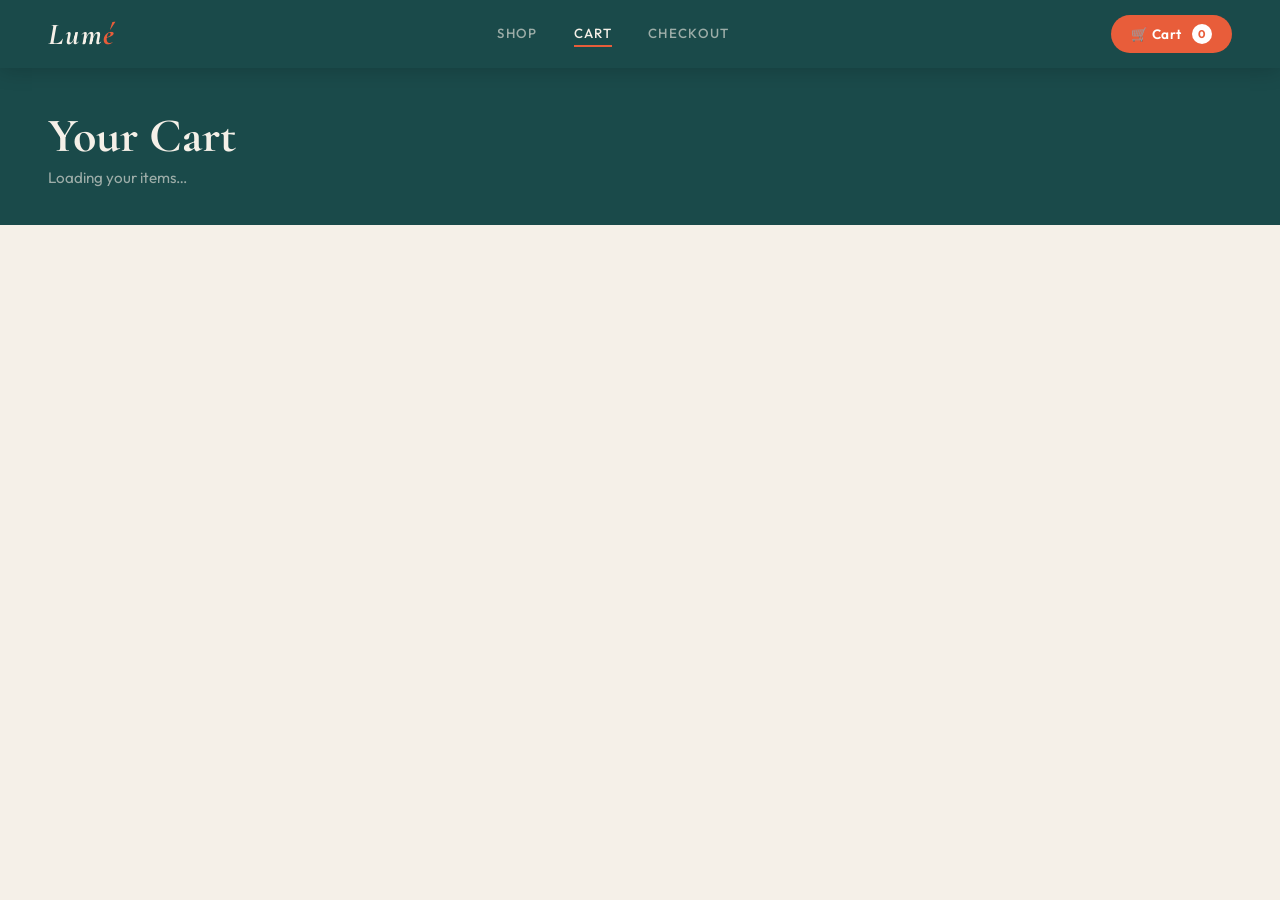
==== cart.html @ e2753a48 "Rename Cart.html to cart.html" ====
<!DOCTYPE html>
<html lang="en">
<head>
<meta charset="UTF-8">
<meta name="viewport" content="width=device-width, initial-scale=1.0">
<title>LUMÉ — Your Cart</title>
<link rel="stylesheet" href="styles.css">
<style>
/* ── CART PAGE STYLES ── */
.cart-layout {
  display: grid;
  grid-template-columns: 1fr 360px;
  gap: 32px;
  padding: 40px 48px 80px;
  max-width: 1200px;
  margin: 0 auto;
}

/* Empty state */
.empty-state {
  grid-column: 1 / -1;
  text-align: center;
  padding: 100px 40px;
}
.empty-state .empty-icon { font-size: 5rem; margin-bottom: 20px; opacity: .5; }
.empty-state h2 {
  font-family: 'Cormorant Garamond', serif;
  font-size: 2rem; font-weight: 700; color: var(--teal); margin-bottom: 10px;
}
.empty-state p { color: var(--muted); margin-bottom: 28px; }
.empty-state .btn-teal { max-width: 200px; margin: 0 auto; }

/* Cart items */
.cart-items-col h2 {
  font-family: 'Cormorant Garamond', serif;
  font-size: 1.5rem; font-weight: 700; color: var(--teal);
  margin-bottom: 20px;
}
.cart-item {
  background: var(--surface); border: 1px solid var(--border);
  border-radius: 14px; padding: 18px 20px;
  display: flex; align-items: center; gap: 16px;
  margin-bottom: 14px; transition: box-shadow .2s;
}
.cart-item:hover { box-shadow: var(--shadow); }
.item-emoji {
  width: 66px; height: 66px; border-radius: 12px;
  background: var(--bg2); display: flex; align-items: center;
  justify-content: center; font-size: 2.2rem; flex-shrink: 0;
}
.item-info { flex: 1; }
.item-name { font-weight: 600; font-size: .96rem; margin-bottom: 3px; }
.item-sub  { color: var(--muted); font-size: .8rem; }
.item-unit { color: var(--muted); font-size: .78rem; margin-top: 4px; }
.qty-controls {
  display: flex; align-items: center; gap: 10px;
}
.qty-btn {
  width: 30px; height: 30px; border-radius: 50%;
  background: var(--bg2); border: 1px solid var(--border);
  cursor: pointer; font-size: 1rem; color: var(--teal);
  display: flex; align-items: center; justify-content: center;
  transition: background .15s, border-color .15s; font-family: 'Outfit', sans-serif;
}
.qty-btn:hover { background: var(--teal); color: var(--bg); border-color: var(--teal); }
.qty-val { font-weight: 700; font-size: .95rem; min-width: 24px; text-align: center; }
.item-price {
  font-family: 'Cormorant Garamond', serif;
  font-size: 1.25rem; font-weight: 700; color: var(--teal);
  min-width: 72px; text-align: right;
}
.remove-btn {
  background: none; border: none; cursor: pointer;
  color: #c5bdb0; font-size: 1rem; padding: 4px;
  transition: color .2s;
}
.remove-btn:hover { color: var(--danger); }

/* Free shipping banner */
.free-shipping-bar {
  background: var(--teal); color: var(--bg);
  border-radius: 10px; padding: 12px 18px;
  font-size: .84rem; margin-bottom: 20px;
  display: flex; align-items: center; gap: 8px;
}
.shipping-progress {
  flex: 1; background: rgba(245,240,232,.2);
  border-radius: 50px; height: 6px; overflow: hidden;
}
.shipping-fill {
  background: var(--coral); height: 100%;
  border-radius: 50px; transition: width .4s ease;
}

/* Sticky summary panel */
.summary-col { position: relative; }
.summary-sticky { position: sticky; top: 90px; }
.summary-box { margin-bottom: 14px; }
.summary-items-list {
  margin-bottom: 16px;
  max-height: 200px; overflow-y: auto;
}
.mini-item {
  display: flex; align-items: center; gap: 10px;
  padding: 8px 0; border-bottom: 1px solid var(--bg2); font-size: .84rem;
}
.mini-item:last-child { border-bottom: none; }
.mini-emoji { font-size: 1.2rem; width: 32px; text-align: center; }
.mini-name { flex: 1; font-weight: 500; }
.mini-qty  { color: var(--muted); font-size: .78rem; }
.mini-price{ font-weight: 600; color: var(--teal); }
.divider { border: none; border-top: 1px solid var(--border); margin: 14px 0; }
.btn-gap { margin-top: 12px; }
.secure-note {
  text-align: center; color: var(--muted); font-size: .75rem; margin-top: 12px;
}

@media(max-width: 900px) {
  .cart-layout { grid-template-columns: 1fr; padding: 24px 20px 60px; }
  .summary-sticky { position: static; }
}
</style>
</head>
<body>

<!-- NAV -->
<nav>
  <a class="nav-logo" href="index.html">Lum<span>é</span></a>
  <div class="nav-links">
    <a class="nav-link" href="index.html">Shop</a>
    <a class="nav-link active" href="cart.html">Cart</a>
    <a class="nav-link" href="checkout.html">Checkout</a>
  </div>
  <a class="cart-btn" href="cart.html">
    🛒 Cart <span class="cart-badge">0</span>
  </a>
</nav>

<!-- PAGE HEADER -->
<div class="page-header">
  <h1>Your Cart</h1>
  <p id="header-sub">Loading your items…</p>
</div>

<!-- LAYOUT -->
<div class="cart-layout" id="cart-layout"></div>

<!-- TOAST -->
<div class="toast" id="toast">
  <div class="toast-icon" id="toast-icon">✓</div>
  <div>
    <div class="toast-t1" id="toast-t1"></div>
    <div class="toast-t2" id="toast-t2"></div>
  </div>
</div>

<script src="cart.js"></script>
<script>
function render() {
  const cart = getCart();
  const layout = document.getElementById('cart-layout');

  if (cart.length === 0) {
    document.getElementById('header-sub').textContent = 'Nothing here yet';
    layout.innerHTML = `
      <div class="empty-state">
        <div class="empty-icon">🛒</div>
        <h2>Your cart is empty</h2>
        <p>Head back to the shop and discover something beautiful.</p>
        <a class="btn-teal" href="index.html">Browse Collection</a>
      </div>`;
    return;
  }

  const subtotal = cartTotal();
  const shipping = calcShipping(subtotal);
  const tax      = calcTax(subtotal);
  const grand    = subtotal + shipping + tax;
  const toFree   = Math.max(0, 500 - subtotal);
  const pct      = Math.min(100, (subtotal / 500) * 100);

  document.getElementById('header-sub').textContent = cart.length + ' item' + (cart.length !== 1 ? 's' : '') + ' in your cart';

  layout.innerHTML = `
    <div class="cart-items-col">
      <h2>Items (${cart.length})</h2>
      ${toFree > 0
        ? `<div class="free-shipping-bar">
            🚚 <span>Add <strong>₹${toFree}</strong> more for free shipping</span>
            <div class="shipping-progress"><div class="shipping-fill" style="width:${pct}%"></div></div>
           </div>`
        : `<div class="free-shipping-bar" style="background:var(--success)">🎉 You've unlocked free shipping!</div>`
      }
      ${cart.map(item => `
        <div class="cart-item" id="row-${item.id}">
          <div class="item-emoji">${item.emoji}</div>
          <div class="item-info">
            <div class="item-name">${item.name}</div>
            <div class="item-sub">${item.sub}</div>
            <div class="item-unit">₹${item.price} each</div>
          </div>
          <div class="qty-controls">
            <button class="qty-btn" onclick="update(${item.id}, -1)">−</button>
            <span class="qty-val">${item.qty}</span>
            <button class="qty-btn" onclick="update(${item.id}, +1)">+</button>
          </div>
          <div class="item-price">₹${item.price * item.qty}</div>
          <button class="remove-btn" title="Remove" onclick="del(${item.id})">✕</button>
        </div>
      `).join('')}
    </div>

    <div class="summary-col">
      <div class="summary-sticky">
        <div class="summary-box">
          <h3>Order Summary</h3>
          <div class="summary-items-list">
            ${cart.map(item => `
              <div class="mini-item">
                <div class="mini-emoji">${item.emoji}</div>
                <div class="mini-name">${item.name}</div>
                <div class="mini-qty">×${item.qty}</div>
                <div class="mini-price">₹${item.price * item.qty}</div>
              </div>
            `).join('')}
          </div>
          <hr class="divider">
          <div class="summary-row"><span>Subtotal</span><span>₹${subtotal}</span></div>
          <div class="summary-row">
            <span>Shipping</span>
            <span>${shipping === 0 ? '<span class="free-tag">Free ✓</span>' : '₹' + shipping}</span>
          </div>
          <div class="summary-row"><span>GST (18%)</span><span>₹${tax}</span></div>
          <div class="summary-row total"><span>Total</span><span class="val">₹${grand}</span></div>
        </div>
        <a class="btn-primary" href="checkout.html">Proceed to Checkout →</a>
        <div class="btn-gap">
          <a class="btn-ghost" href="index.html">← Continue Shopping</a>
        </div>
        <p class="secure-note">🔒 Secure checkout · SSL encrypted</p>
      </div>
    </div>
  `;
}

function update(id, delta) {
  changeQty(id, delta);
  showToast(delta > 0 ? '➕' : '➖', 'Quantity updated', '');
  render();
}

function del(id) {
  const item = getCart().find(i => i.id === id);
  removeItem(id);
  if (item) showToast('🗑️', item.name + ' removed', '');
  render();
}

render();
</script>
</body>
</html>
---- styles.css ----
/* ══════════════════════════════════════════
   LUMÉ STORE — Shared Stylesheet
   Palette: Deep Teal + Coral + Warm Cream
══════════════════════════════════════════ */
@import url('https://fonts.googleapis.com/css2?family=Cormorant+Garamond:ital,wght@0,400;0,600;0,700;1,400;1,600&family=Outfit:wght@300;400;500;600;700&display=swap');

:root {
  --bg:        #f5f0e8;
  --bg2:       #ede7d9;
  --surface:   #ffffff;
  --teal:      #1a4a4a;
  --teal2:     #265c5c;
  --teal3:     #2e7070;
  --coral:     #e85d3a;
  --coral2:    #f07050;
  --cream:     #faf6ef;
  --text:      #1a1a1a;
  --muted:     #7a7060;
  --border:    #d8d0c0;
  --danger:    #d63030;
  --success:   #2a9060;
  --shadow:    0 4px 24px rgba(26,74,74,.10);
  --shadow-lg: 0 12px 48px rgba(26,74,74,.16);
}

*, *::before, *::after { margin:0; padding:0; box-sizing:border-box; }
html { scroll-behavior:smooth; }
body {
  background: var(--bg);
  color: var(--text);
  font-family: 'Outfit', sans-serif;
  min-height: 100vh;
  overflow-x: hidden;
}

/* ── NAV ── */
nav {
  position: sticky; top: 0; z-index: 200;
  background: var(--teal);
  display: flex; align-items: center; justify-content: space-between;
  padding: 0 48px; height: 68px;
  box-shadow: 0 2px 20px rgba(0,0,0,.18);
}
.nav-logo {
  font-family: 'Cormorant Garamond', serif;
  font-size: 1.9rem; font-weight: 700; font-style: italic;
  color: var(--bg); letter-spacing: .06em; text-decoration: none;
}
.nav-logo span { color: var(--coral); }
.nav-links { display: flex; gap: 36px; align-items: center; }
.nav-link {
  color: rgba(245,240,232,.6); font-size: .83rem; font-weight: 500;
  letter-spacing: .1em; text-transform: uppercase; text-decoration: none;
  transition: color .2s; padding: 4px 0;
  border-bottom: 2px solid transparent;
}
.nav-link:hover { color: var(--bg); }
.nav-link.active { color: var(--bg); border-bottom-color: var(--coral); }
.cart-btn {
  display: flex; align-items: center; gap: 10px;
  background: var(--coral); color: #fff;
  border: none; border-radius: 50px; padding: 9px 20px;
  font-size: .85rem; font-weight: 600; cursor: pointer;
  text-decoration: none; transition: background .2s, transform .15s;
  letter-spacing: .04em; font-family: 'Outfit', sans-serif;
}
.cart-btn:hover { background: var(--coral2); transform: scale(1.04); }
.cart-badge {
  background: #fff; color: var(--coral);
  border-radius: 50%; width: 20px; height: 20px;
  display: flex; align-items: center; justify-content: center;
  font-size: .7rem; font-weight: 700;
}

/* ── BUTTONS ── */
.btn-primary {
  display: block; width: 100%; text-align: center; text-decoration: none;
  background: var(--coral); color: #fff;
  border: none; border-radius: 8px; padding: 15px 28px;
  font-size: .95rem; font-weight: 600; cursor: pointer;
  transition: background .2s, transform .15s; letter-spacing: .04em;
  font-family: 'Outfit', sans-serif;
}
.btn-primary:hover { background: var(--coral2); transform: translateY(-1px); }
.btn-teal {
  display: block; width: 100%; text-align: center; text-decoration: none;
  background: var(--teal); color: var(--bg);
  border: none; border-radius: 8px; padding: 15px 28px;
  font-size: .95rem; font-weight: 600; cursor: pointer;
  transition: background .2s, transform .15s; letter-spacing: .04em;
  font-family: 'Outfit', sans-serif;
}
.btn-teal:hover { background: var(--teal2); transform: translateY(-1px); }
.btn-ghost {
  display: block; width: 100%; text-align: center; text-decoration: none;
  background: transparent; color: var(--teal);
  border: 2px solid var(--teal); border-radius: 8px; padding: 13px 28px;
  font-size: .9rem; font-weight: 600; cursor: pointer;
  transition: all .2s; font-family: 'Outfit', sans-serif;
}
.btn-ghost:hover { background: var(--teal); color: var(--bg); }

/* ── TOAST ── */
.toast {
  position: fixed; bottom: 32px; right: 32px; z-index: 9999;
  background: var(--teal); color: var(--bg);
  border-left: 4px solid var(--coral);
  border-radius: 10px; padding: 16px 22px;
  display: flex; align-items: center; gap: 12px;
  box-shadow: var(--shadow-lg);
  transform: translateX(120%); opacity: 0;
  transition: .4s cubic-bezier(.17,.67,.35,1.2);
  pointer-events: none; min-width: 280px;
}
.toast.show { transform: translateX(0); opacity: 1; }
.toast-icon { font-size: 1.4rem; }
.toast-t1 { font-weight: 600; font-size: .9rem; }
.toast-t2 { font-size: .78rem; opacity: .7; margin-top: 2px; }

/* ── PAGE HEADER ── */
.page-header {
  background: var(--teal); color: var(--bg);
  padding: 44px 48px 38px;
}
.page-header h1 {
  font-family: 'Cormorant Garamond', serif;
  font-size: 3rem; font-weight: 700; line-height: 1;
}
.page-header p { opacity: .6; margin-top: 8px; font-size: .95rem; }

/* ── STEPS BAR ── */
.steps-bar {
  background: var(--teal2); padding: 0 48px;
  display: flex; align-items: center; height: 52px;
}
.step-item { display: flex; align-items: center; gap: 8px; }
.step-num {
  width: 26px; height: 26px; border-radius: 50%;
  display: flex; align-items: center; justify-content: center;
  font-size: .72rem; font-weight: 700;
}
.step-item.done .step-num   { background: var(--success); color: #fff; }
.step-item.active .step-num { background: var(--coral); color: #fff; }
.step-item.pending .step-num{ background: rgba(245,240,232,.15); color: rgba(245,240,232,.4); }
.step-label { font-size: .77rem; font-weight: 600; letter-spacing: .07em; text-transform: uppercase; }
.step-item.done .step-label   { color: rgba(245,240,232,.75); }
.step-item.active .step-label { color: var(--bg); }
.step-item.pending .step-label{ color: rgba(245,240,232,.35); }
.step-connector { flex: 1; height: 1px; background: rgba(245,240,232,.2); margin: 0 16px; max-width: 56px; }
.step-connector.done { background: var(--success); }

/* ── FORM ── */
.form-section {
  background: var(--surface); border: 1px solid var(--border);
  border-radius: 14px; padding: 28px; margin-bottom: 20px;
}
.form-section h3 {
  font-size: .75rem; font-weight: 700; letter-spacing: .14em;
  text-transform: uppercase; color: var(--coral);
  margin-bottom: 20px; padding-bottom: 12px;
  border-bottom: 1px solid var(--border);
}
.form-row { display: grid; grid-template-columns: 1fr 1fr; gap: 16px; }
.form-group { display: flex; flex-direction: column; gap: 6px; margin-bottom: 16px; }
.form-group:last-child { margin-bottom: 0; }
.form-group label {
  font-size: .75rem; font-weight: 600; color: var(--muted);
  letter-spacing: .08em; text-transform: uppercase;
}
.form-group input, .form-group select {
  background: var(--bg); border: 1.5px solid var(--border); border-radius: 8px;
  padding: 11px 14px; color: var(--text); font-size: .92rem;
  font-family: 'Outfit', sans-serif; transition: border-color .2s, box-shadow .2s; outline: none;
}
.form-group input:focus, .form-group select:focus {
  border-color: var(--teal3); box-shadow: 0 0 0 3px rgba(26,74,74,.09);
}
.form-group input::placeholder { color: #c5bdb0; }
.form-group select option { background: #fff; }
.input-error { border-color: var(--danger) !important; background: #fff5f5 !important; }

/* ── SUMMARY BOX ── */
.summary-box {
  background: var(--surface); border: 1px solid var(--border);
  border-radius: 14px; padding: 24px;
}
.summary-box h3 {
  font-family: 'Cormorant Garamond', serif;
  font-size: 1.3rem; font-weight: 700; margin-bottom: 18px; color: var(--teal);
}
.summary-row {
  display: flex; justify-content: space-between; align-items: center;
  padding: 9px 0; border-bottom: 1px solid var(--bg2); font-size: .9rem;
}
.summary-row:last-of-type { border-bottom: none; }
.summary-row.total {
  font-size: 1.05rem; font-weight: 700; padding-top: 14px; margin-top: 4px;
  border-top: 2px solid var(--teal); border-bottom: none;
}
.summary-row.total .val {
  font-family: 'Cormorant Garamond', serif;
  font-size: 1.7rem; font-weight: 700; color: var(--teal);
}
.free-tag { color: var(--success); font-weight: 600; }

/* ── RESPONSIVE ── */
@media(max-width: 768px) {
  nav { padding: 0 20px; }
  .nav-links { display: none; }
  .page-header { padding: 28px 20px 24px; }
  .page-header h1 { font-size: 2rem; }
  .steps-bar { padding: 0 20px; }
  .form-row { grid-template-columns: 1fr; }
}
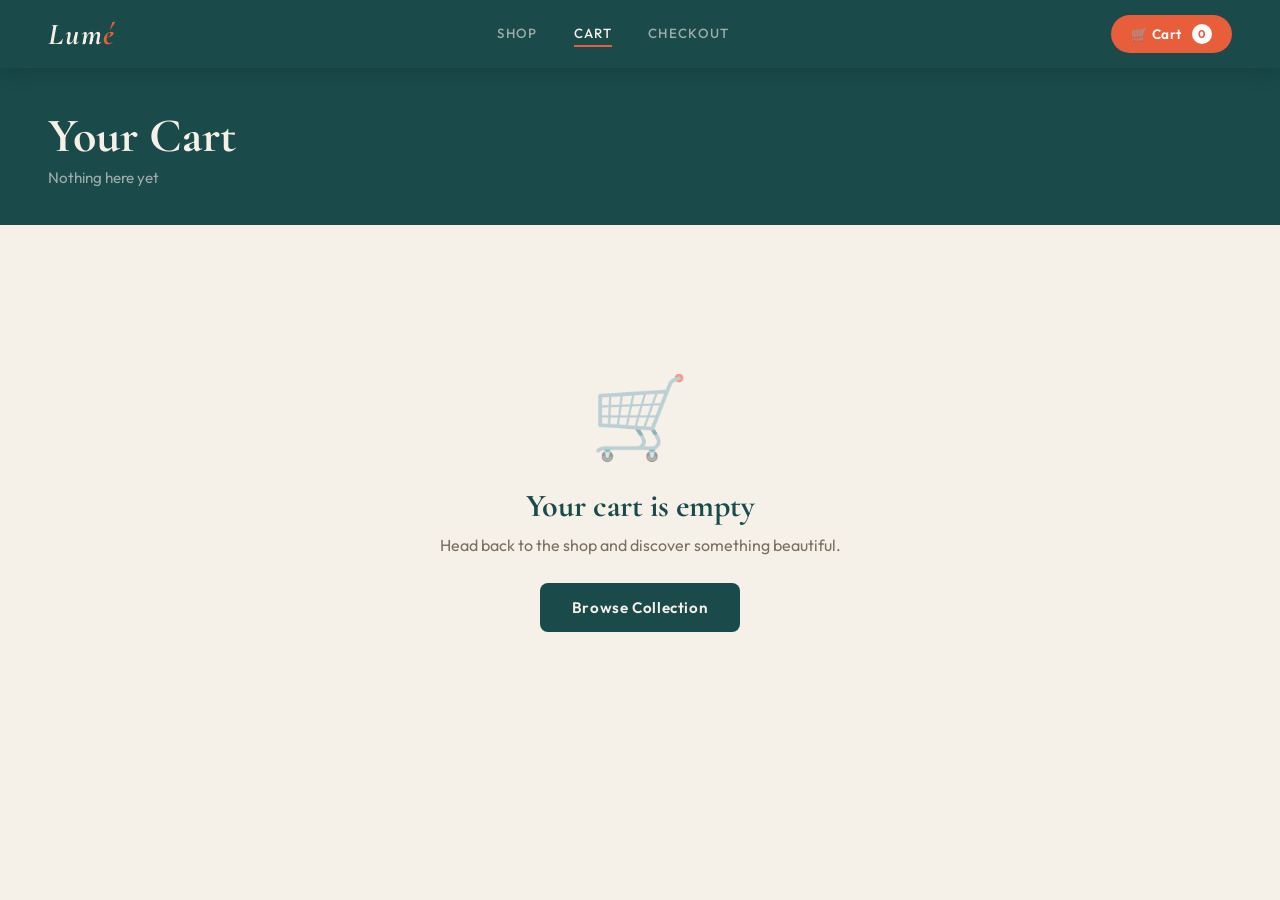
==== commit 3b249d4e: "Update cart.html" ====
--- a/cart.html
+++ b/cart.html
@@ -1,6 +1,13 @@
 <!DOCTYPE html>
 <html lang="en">
 <head>
+  <!-- Google Tag Manager -->
+<script>(function(w,d,s,l,i){w[l]=w[l]||[];w[l].push({'gtm.start':
+new Date().getTime(),event:'gtm.js'});var f=d.getElementsByTagName(s)[0],
+j=d.createElement(s),dl=l!='dataLayer'?'&l='+l:'';j.async=true;j.src=
+'https://www.googletagmanager.com/gtm.js?id='+i+dl;f.parentNode.insertBefore(j,f);
+})(window,document,'script','dataLayer','GTM-KF487T6R');</script>
+<!-- End Google Tag Manager -->
 <meta charset="UTF-8">
 <meta name="viewport" content="width=device-width, initial-scale=1.0">
 <title>LUMÉ — Your Cart</title>
@@ -122,6 +129,10 @@
 </style>
 </head>
 <body>
+  <!-- Google Tag Manager (noscript) -->
+<noscript><iframe src="https://www.googletagmanager.com/ns.html?id=GTM-KF487T6R"
+height="0" width="0" style="display:none;visibility:hidden"></iframe></noscript>
+<!-- End Google Tag Manager (noscript) -->
 
 <!-- NAV -->
 <nav>
